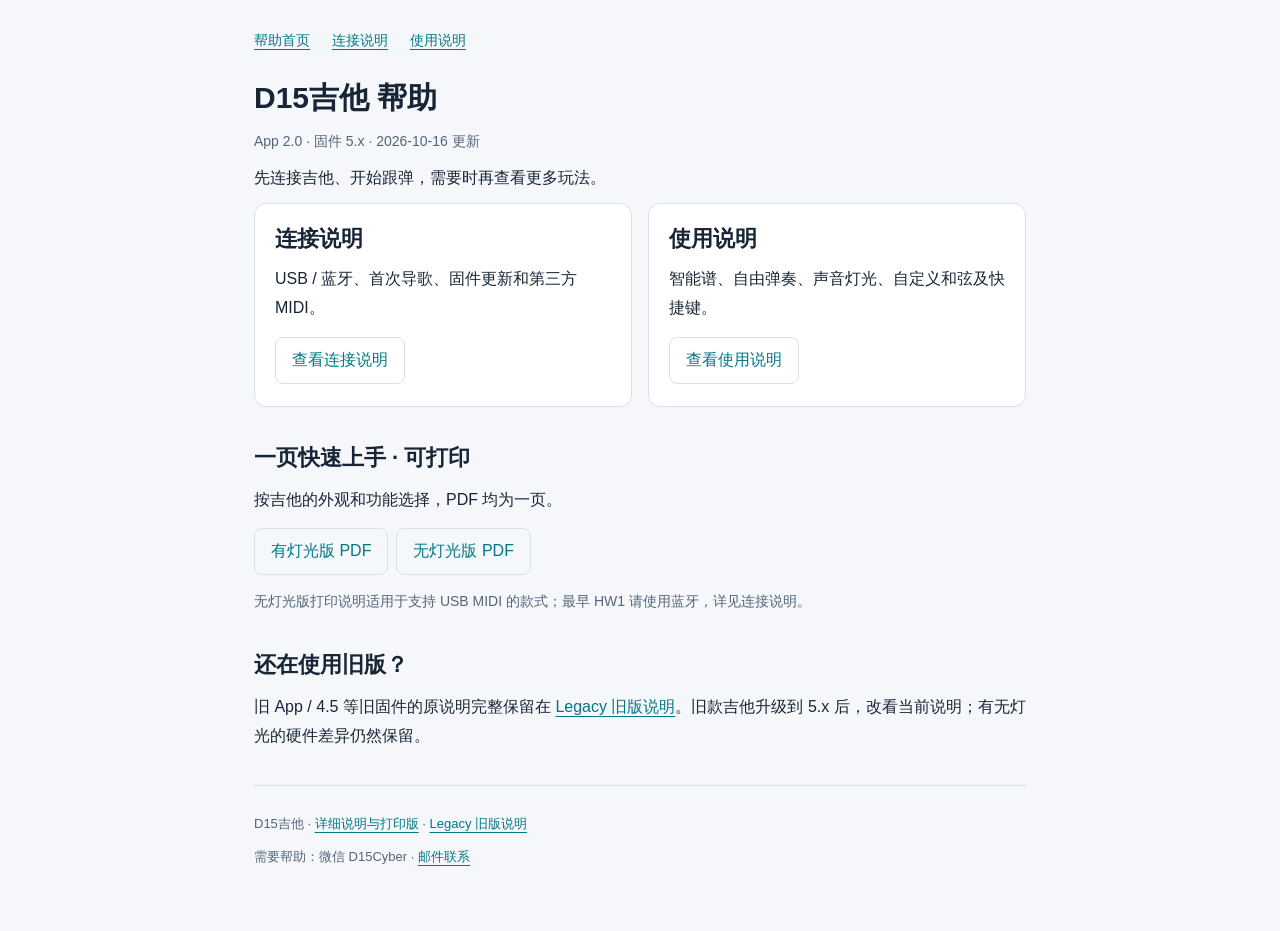
==== index.html @ 51b64e48 "Update D15 2.0 help and preserve legacy guides" ====
<!doctype html>
<html lang="zh-CN"><head><meta charset="utf-8"><meta name="viewport" content="width=device-width,initial-scale=1"><title>D15吉他 帮助</title><style>
:root{color-scheme:light dark;--bg:#f5f7fa;--panel:#fff;--ink:#182536;--muted:#53657a;--line:#d7e1ea;--accent:#007885;--note:#eaf5f6}
@media(prefers-color-scheme:dark){:root{--bg:#0c1522;--panel:#142131;--ink:#edf3fa;--muted:#b0becd;--line:#304153;--accent:#65d5de;--note:#132f38}}
*{box-sizing:border-box}html{scroll-behavior:smooth;scroll-padding-top:20px}body{margin:0;background:var(--bg);color:var(--ink);font:16px/1.8 -apple-system,BlinkMacSystemFont,"PingFang SC","Microsoft YaHei",sans-serif}main{max-width:820px;margin:auto;padding:28px 24px 52px}nav{display:flex;flex-wrap:wrap;gap:8px 22px;font-size:14px;margin-bottom:24px}a{color:var(--accent);text-underline-offset:4px}h1{font-size:30px;line-height:1.4;margin:8px 0}h2{font-size:22px;margin:34px 0 12px;line-height:1.5}h3{font-size:18px;margin:20px 0 8px}p,ul,ol{margin:10px 0}li+li{margin-top:6px}.meta,.small{font-size:14px;color:var(--muted)}.note{padding:14px 18px;background:var(--note);border-left:3px solid var(--accent);border-radius:4px;margin:18px 0}.note p:first-child{margin-top:0}.note p:last-child{margin-bottom:0}.grid{display:grid;grid-template-columns:repeat(auto-fit,minmax(240px,1fr));gap:16px}.card{background:var(--panel);padding:18px 20px;border:1px solid var(--line);border-radius:12px}.card h2,.card h3{margin:0 0 8px}.toc{display:flex;flex-wrap:wrap;gap:8px 18px;padding:14px 0;border-block:1px solid var(--line);margin-top:24px}.table{overflow-x:auto}table{border-collapse:collapse;width:100%;margin:12px 0;font-size:15px}th,td{padding:10px 12px;border-bottom:1px solid var(--line);text-align:left;vertical-align:top}th{color:var(--muted);font-weight:600}details{border:1px solid var(--line);border-radius:10px;background:var(--panel);margin:12px 0;padding:0 18px}summary{padding:14px 0;cursor:pointer;font-weight:600}details[open]{padding-bottom:16px}details h3{font-size:17px}.keys{display:block;max-height:360px;max-width:100%;margin:16px auto;background:white;padding:10px;border-radius:10px}footer{border-top:1px solid var(--line);margin-top:34px;padding-top:16px;color:var(--muted);font-size:13px}.button{display:inline-block;padding:8px 16px;border:1px solid var(--line);border-radius:8px;text-decoration:none;margin:4px 8px 4px 0}kbd{font:inherit;font-weight:600}@media(max-width:420px){main{padding:20px 18px 40px}h1{font-size:26px}th,td{padding:8px}}@media print{details{break-inside:avoid}body{background:white;color:#182536}nav,.toc{display:none}main{max-width:none;padding:0}}
</style></head><body><main>
<nav aria-label="帮助导航"><a href="https://d15cyber.com/help/">帮助首页</a><a href="https://d15cyber.com/help/connection-guide.html">连接说明</a><a href="https://d15cyber.com/help/usage-guide.html">使用说明</a></nav>
<header>
<h1>D15吉他 帮助</h1>
<p class="meta">App 2.0 · 固件 5.x · 2026-10-16 更新</p></header>
<p>先连接吉他、开始跟弹，需要时再查看更多玩法。</p>
<div class="grid">
<section class="card">
<h2>连接说明</h2>
<p>USB / 蓝牙、首次导歌、固件更新和第三方 MIDI。</p><a class="button" href="https://d15cyber.com/help/connection-guide.html">查看连接说明</a></section>
<section class="card">
<h2>使用说明</h2>
<p>智能谱、自由弹奏、声音灯光、自定义和弦及快捷键。</p><a class="button" href="https://d15cyber.com/help/usage-guide.html">查看使用说明</a></section></div>
<h2>一页快速上手 · 可打印</h2>
<p>按吉他的外观和功能选择，PDF 均为一页。</p><a class="button" href="https://d15cyber.com/help/print/quick-start-with-lights.pdf">有灯光版 PDF</a><a class="button" href="https://d15cyber.com/help/print/quick-start-without-lights.pdf">无灯光版 PDF</a>
<p class="small">无灯光版打印说明适用于支持 USB MIDI 的款式；最早 HW1 请使用蓝牙，详见连接说明。</p>
<h2>还在使用旧版？</h2>
<p>旧 App / 4.5 等旧固件的原说明完整保留在 <a href="https://d15cyber.com/help/legacy/">Legacy 旧版说明</a>。旧款吉他升级到 5.x 后，改看当前说明；有无灯光的硬件差异仍然保留。</p>
<footer>
<p>D15吉他 · <a href="https://d15cyber.com/help/">详细说明与打印版</a> · <a href="https://d15cyber.com/help/legacy/">Legacy 旧版说明</a></p>
<p>需要帮助：微信 D15Cyber · <a href="mailto:84798012@qq.com">邮件联系</a></p></footer></main></body></html>
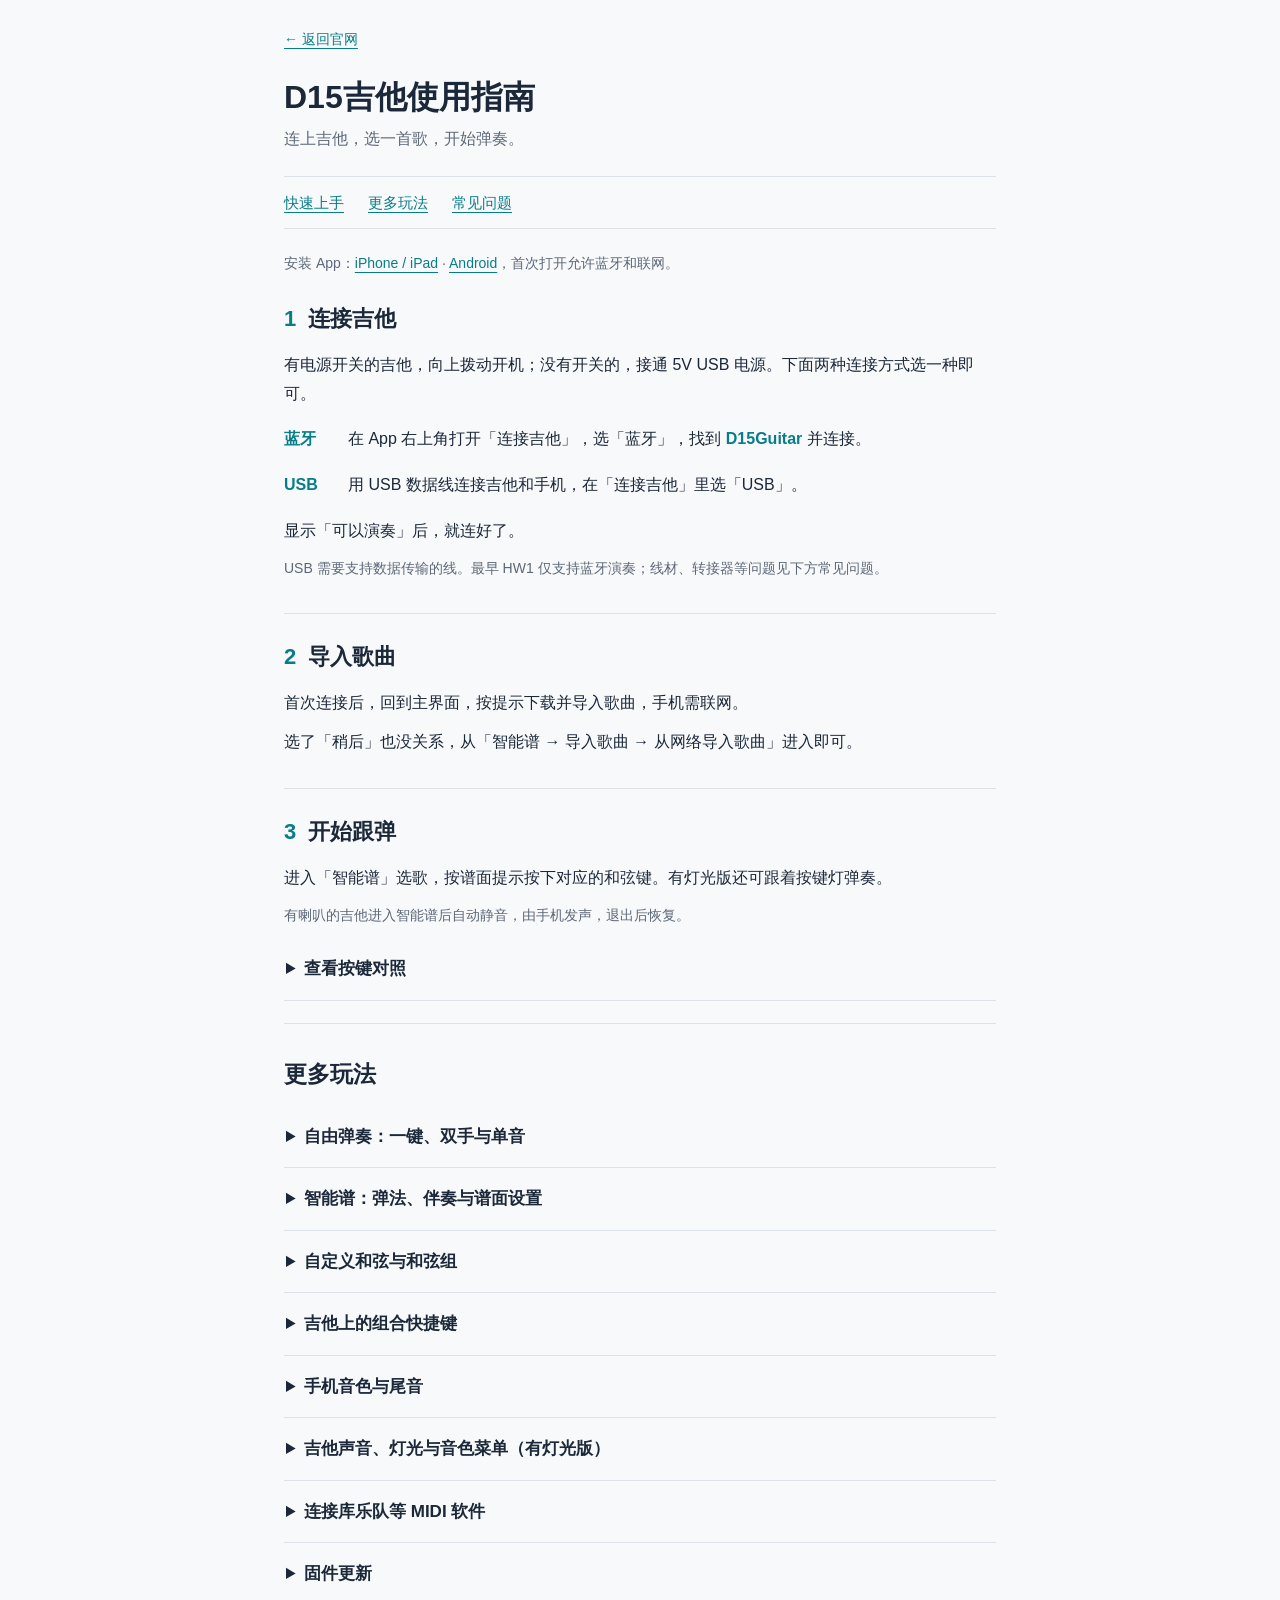
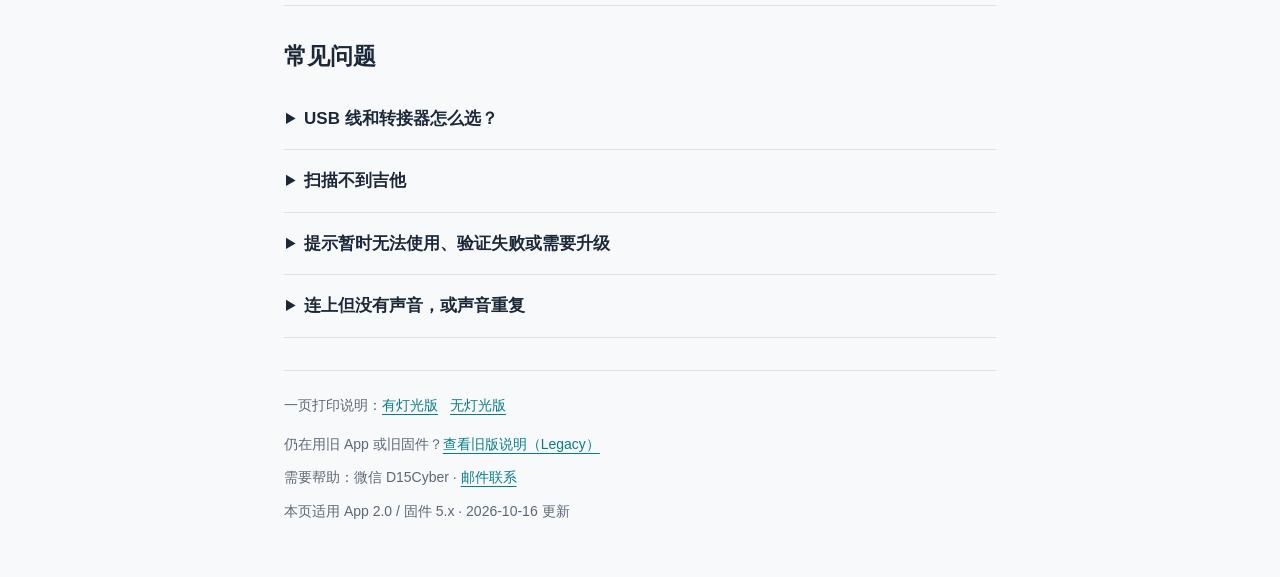
==== commit 0fea76a8: "Simplify help into one guide and enlarge quick-start key diagram" ====
--- a/index.html
+++ b/index.html
@@ -1,26 +1,129 @@
 <!doctype html>
-<html lang="zh-CN"><head><meta charset="utf-8"><meta name="viewport" content="width=device-width,initial-scale=1"><title>D15吉他 帮助</title><style>
-:root{color-scheme:light dark;--bg:#f5f7fa;--panel:#fff;--ink:#182536;--muted:#53657a;--line:#d7e1ea;--accent:#007885;--note:#eaf5f6}
-@media(prefers-color-scheme:dark){:root{--bg:#0c1522;--panel:#142131;--ink:#edf3fa;--muted:#b0becd;--line:#304153;--accent:#65d5de;--note:#132f38}}
-*{box-sizing:border-box}html{scroll-behavior:smooth;scroll-padding-top:20px}body{margin:0;background:var(--bg);color:var(--ink);font:16px/1.8 -apple-system,BlinkMacSystemFont,"PingFang SC","Microsoft YaHei",sans-serif}main{max-width:820px;margin:auto;padding:28px 24px 52px}nav{display:flex;flex-wrap:wrap;gap:8px 22px;font-size:14px;margin-bottom:24px}a{color:var(--accent);text-underline-offset:4px}h1{font-size:30px;line-height:1.4;margin:8px 0}h2{font-size:22px;margin:34px 0 12px;line-height:1.5}h3{font-size:18px;margin:20px 0 8px}p,ul,ol{margin:10px 0}li+li{margin-top:6px}.meta,.small{font-size:14px;color:var(--muted)}.note{padding:14px 18px;background:var(--note);border-left:3px solid var(--accent);border-radius:4px;margin:18px 0}.note p:first-child{margin-top:0}.note p:last-child{margin-bottom:0}.grid{display:grid;grid-template-columns:repeat(auto-fit,minmax(240px,1fr));gap:16px}.card{background:var(--panel);padding:18px 20px;border:1px solid var(--line);border-radius:12px}.card h2,.card h3{margin:0 0 8px}.toc{display:flex;flex-wrap:wrap;gap:8px 18px;padding:14px 0;border-block:1px solid var(--line);margin-top:24px}.table{overflow-x:auto}table{border-collapse:collapse;width:100%;margin:12px 0;font-size:15px}th,td{padding:10px 12px;border-bottom:1px solid var(--line);text-align:left;vertical-align:top}th{color:var(--muted);font-weight:600}details{border:1px solid var(--line);border-radius:10px;background:var(--panel);margin:12px 0;padding:0 18px}summary{padding:14px 0;cursor:pointer;font-weight:600}details[open]{padding-bottom:16px}details h3{font-size:17px}.keys{display:block;max-height:360px;max-width:100%;margin:16px auto;background:white;padding:10px;border-radius:10px}footer{border-top:1px solid var(--line);margin-top:34px;padding-top:16px;color:var(--muted);font-size:13px}.button{display:inline-block;padding:8px 16px;border:1px solid var(--line);border-radius:8px;text-decoration:none;margin:4px 8px 4px 0}kbd{font:inherit;font-weight:600}@media(max-width:420px){main{padding:20px 18px 40px}h1{font-size:26px}th,td{padding:8px}}@media print{details{break-inside:avoid}body{background:white;color:#182536}nav,.toc{display:none}main{max-width:none;padding:0}}
+<html lang="zh-CN"><head><meta charset="utf-8"><meta name="viewport" content="width=device-width,initial-scale=1"><title>D15吉他 使用指南</title><style>
+:root{color-scheme:light dark;--bg:#f8f9fb;--ink:#1b2839;--muted:#5c6878;--line:#dce2e8;--accent:#087d89;--panel:#fff}
+@media(prefers-color-scheme:dark){:root{--bg:#10141a;--ink:#ecf0f5;--muted:#a6b1bf;--line:#303a47;--accent:#65d5de;--panel:#171e28}}
+*{box-sizing:border-box}html{scroll-behavior:smooth;scroll-padding-top:24px}body{margin:0;background:var(--bg);color:var(--ink);font:16px/1.8 -apple-system,BlinkMacSystemFont,"PingFang SC","Microsoft YaHei",sans-serif}main{max-width:760px;margin:auto;padding:25px 24px 45px}a{color:var(--accent);text-underline-offset:4px}a:focus-visible,summary:focus-visible{outline:2px solid var(--accent);outline-offset:4px}.back{font-size:14px}h1{font-size:32px;line-height:1.35;margin:22px 0 6px}header>p{color:var(--muted);margin:0 0 22px}.jump{display:flex;gap:24px;flex-wrap:wrap;border-block:1px solid var(--line);padding:12px 0;font-size:15px}h2{font-size:23px;line-height:1.4;margin:34px 0 16px}h3{font-size:18px;margin:22px 0 8px}p,ul,ol{margin:10px 0}li+li{margin-top:7px}.install,.small{font-size:14px;color:var(--muted)}.install{margin:22px 0 0}.step{padding:4px 0 22px;border-bottom:1px solid var(--line)}.step h2{margin-top:24px;font-size:22px}.step h2 span{display:inline-block;color:var(--accent);margin-right:12px;font-variant-numeric:tabular-nums}.route{display:grid;grid-template-columns:48px 1fr;column-gap:16px;margin:17px 0}.route p{margin:0}.route strong{color:var(--accent)}details{border-bottom:1px solid var(--line);margin:0}summary{cursor:pointer;line-height:1.5;padding:18px 2px;font-size:17px;font-weight:600}.detail-body,details>p,details>ol,details>ul,details>.table{margin-bottom:18px}details h3{font-size:17px}.table{overflow-x:auto}table{width:100%;border-collapse:collapse;font-size:15px}th,td{padding:9px 10px;text-align:left;vertical-align:top;border-bottom:1px solid var(--line)}th{color:var(--muted);font-weight:600}#free td:first-child{white-space:nowrap}.keys{display:block;max-width:100%;max-height:440px;margin:15px auto;background:white;border-radius:6px}footer{font-size:14px;color:var(--muted);margin-top:32px;padding-top:14px;border-top:1px solid var(--line)}footer p{margin:8px 0}.downloads a{display:inline-block;margin:0 12px 6px 0}section#more{margin-top:34px}.note{font-size:14px;color:var(--muted)}@media(max-width:420px){main{padding:20px 18px 36px}h1{font-size:28px}.jump{gap:20px}.route{column-gap:12px}th,td{padding:8px 6px}}@media print{body{background:#fff;color:#1b2839}.back,.jump{display:none}main{max-width:none}}
 </style></head><body><main>
-<nav aria-label="帮助导航"><a href="https://d15cyber.com/help/">帮助首页</a><a href="https://d15cyber.com/help/connection-guide.html">连接说明</a><a href="https://d15cyber.com/help/usage-guide.html">使用说明</a></nav>
-<header>
-<h1>D15吉他 帮助</h1>
-<p class="meta">App 2.0 · 固件 5.x · 2026-10-16 更新</p></header>
-<p>先连接吉他、开始跟弹，需要时再查看更多玩法。</p>
-<div class="grid">
-<section class="card">
-<h2>连接说明</h2>
-<p>USB / 蓝牙、首次导歌、固件更新和第三方 MIDI。</p><a class="button" href="https://d15cyber.com/help/connection-guide.html">查看连接说明</a></section>
-<section class="card">
-<h2>使用说明</h2>
-<p>智能谱、自由弹奏、声音灯光、自定义和弦及快捷键。</p><a class="button" href="https://d15cyber.com/help/usage-guide.html">查看使用说明</a></section></div>
-<h2>一页快速上手 · 可打印</h2>
-<p>按吉他的外观和功能选择，PDF 均为一页。</p><a class="button" href="https://d15cyber.com/help/print/quick-start-with-lights.pdf">有灯光版 PDF</a><a class="button" href="https://d15cyber.com/help/print/quick-start-without-lights.pdf">无灯光版 PDF</a>
-<p class="small">无灯光版打印说明适用于支持 USB MIDI 的款式；最早 HW1 请使用蓝牙，详见连接说明。</p>
-<h2>还在使用旧版？</h2>
-<p>旧 App / 4.5 等旧固件的原说明完整保留在 <a href="https://d15cyber.com/help/legacy/">Legacy 旧版说明</a>。旧款吉他升级到 5.x 后，改看当前说明；有无灯光的硬件差异仍然保留。</p>
+<a class="back" href="https://d15cyber.com/">← 返回官网</a>
+<header><h1>D15吉他使用指南</h1><p>连上吉他，选一首歌，开始弹奏。</p></header>
+<nav class="jump" aria-label="页内目录"><a href="#start">快速上手</a><a href="#more">更多玩法</a><a href="#faq">常见问题</a></nav>
+<div id="start"><p class="install">安装 App：<a href="https://apps.apple.com/cn/app/d15%E5%90%89%E4%BB%96/id6799462676">iPhone / iPad</a> · <a href="https://download.d15cyber.com/downloads/android/D15Guitar-Android-latest.apk">Android</a>，首次打开允许蓝牙和联网。</p>
+<section class="step" id="connect"><h2><span>1</span>连接吉他</h2>
+<p>有电源开关的吉他，向上拨动开机；没有开关的，接通 5V USB 电源。下面两种连接方式选一种即可。</p>
+<div class="route" id="bluetooth"><strong>蓝牙</strong><p>在 App 右上角打开「连接吉他」，选「蓝牙」，找到 <strong>D15Guitar</strong> 并连接。</p></div>
+<div class="route" id="usb"><strong>USB</strong><p>用 USB 数据线连接吉他和手机，在「连接吉他」里选「USB」。</p></div>
+<p>显示「可以演奏」后，就连好了。</p>
+<p class="small">USB 需要支持数据传输的线。最早 HW1 仅支持蓝牙演奏；线材、转接器等问题见下方常见问题。</p></section>
+<section class="step" id="import"><h2><span>2</span>导入歌曲</h2>
+<p>首次连接后，回到主界面，按提示下载并导入歌曲，手机需联网。</p>
+<p>选了「稍后」也没关系，从「智能谱 → 导入歌曲 → 从网络导入歌曲」进入即可。</p></section>
+<section class="step" id="play"><h2><span>3</span>开始跟弹</h2>
+<p>进入「智能谱」选歌，按谱面提示按下对应的和弦键。有灯光版还可跟着按键灯弹奏。</p>
+<p class="small">有喇叭的吉他进入智能谱后自动静音，由手机发声，退出后恢复。</p>
+
+<details id="keys"><summary>查看按键对照</summary>
+<div class="detail-body"><p>吉他竖拿，从上往下看。默认 C 和弦组的按键如下；切换和弦组、移调或跟弹歌曲后，请以 App 谱面提示为准。</p><img class="keys" alt="默认 C 组：第一排左8 G7、右4 F；第二排左7 Bdim、右3 Em；第三排左6 Am、右2 Dm；第四排左5 G、右1 C；底排左10分解、右9扫弦" src="[data-uri]"></div></details>
+</section></div>
+<section id="more"><h2>更多玩法</h2>
+
+<details id="free"><summary>自由弹奏：一键、双手与单音</summary>
+<div class="detail-body"><p>不打开歌曲，也可以按自己的节奏演奏。在控制页「演奏设置」中选择分解 / 扫弦、节奏型、BPM、移调和演奏模式。</p>
+<div class="table">
+<table><thead><tr><th>模式</th><th>怎么弹</th></tr></thead><tbody><tr><td>一键弹奏</td><td>按和弦键触发演奏，按当前选择的分解或扫弦节奏播放。</td></tr><tr><td>双手弹奏</td><td>左手选和弦，右手按分解键或扫弦键触发。</td></tr><tr><td>单音</td><td>八个和弦键分别演奏单个音符，适合弹旋律。</td></tr></tbody></table></div>
+<p>有灯光版开机后可直接独立演奏；无灯光版需要连接手机或电脑发声。</p></div></details>
+
+<details id="score"><summary>智能谱：弹法、伴奏与谱面设置</summary>
+<div class="detail-body"><h3>两种吉他弹法</h3>
+<ul><li><strong>精准原谱：</strong>歌曲包含原谱吉他轨时，按原谱音符和节奏演奏。</li><li><strong>自选节奏型：</strong>使用自己选择的分解 / 扫弦和节奏型配合歌曲。</li></ul>
+<p>BPM 和移调在两种弹法下都可调；分解 / 扫弦、节奏型只用于自选节奏型。演奏模式可独立选择一键弹奏或双手弹奏。</p>
+<h3>常用操作</h3>
+<ul><li><strong>伴奏：</strong>顶部快捷键开关伴奏；在设置中分别调整主旋律、吉他、节拍器和鼓机等音量。</li><li><strong>和弦名称：</strong>切换字母或数字显示；数字只显示根音，C、D、E、F、G、A、B 对应 1–7。也可点谱面上的和弦名称切换。</li><li><strong>谱面：</strong>顶部快捷键循环切换三种谱面显示；设置中可调整谱面大小。</li><li><strong>跳过前奏：</strong>从顶部快捷键跳到可开始跟弹的位置。</li><li><strong>自动播放：</strong>可先听整首歌曲，再切回吉他跟弹练习。</li></ul>
+<p>拖动时间线可调整练习位置。演奏结束后退出谱面，会停止本次歌曲播放。</p>
+<div>
+<h3>导入、更新和管理歌曲</h3>
+<p>「智能谱 → 导入歌曲」中可从网络下载官方曲包，也可使用菜单里的文件等导入方式。「管理」中可整理或删除本机歌曲。</p>
+<p>网络导入需要这台手机曾连接并验证过配套吉他，取得资格后不要求下载时一直连接。导入官方曲包会更新同编号歌曲，保留其他歌曲；重要的自编歌曲请另存备份。</p>
+<p>不同版本曲谱格式可能不同；旧曲谱或自行制作的文件应按当前导入入口支持的格式使用。</p></div>
+
+<div>
+<h3>平滑衔接与吉他本地声音</h3>
+<p>「弹奏 → 其他」中可查看平滑衔接等较少使用的选项。平滑衔接用于在相邻演奏段之间自然连接，具体触发方式随演奏模式变化。</p>
+<p>有喇叭的吉他默认在智能谱中静音。需要同时发声时，可在「弹奏 → 其他 → 吉他本地声音」手动开启；吉他本地演奏与手机原谱声音可能不一致。</p></div></div></details>
+<details>
+<summary>自定义和弦与和弦组</summary>
+<ol><li>在控制页「演奏设置 → 和弦组」中选择 C 组、G 组或自定义组。</li><li>在「自定义按键」编辑八个按键的和弦，也可先复制 C 组或 G 组。</li><li>连接吉他后点「同步到吉他」；需要读取琴中已有配置时点「从吉他读取」。</li></ol>
+<p>连接时如提示有修改待同步，选「使用吉他设置」或「使用 App 设置」，决定以哪一端为准。</p></details>
+
+<details>
+<summary>吉他上的组合快捷键</summary>
+<p>同时按住最下面的<strong>分解键（10）和扫弦键（9）</strong>，再按下表中的和弦键。完成后松开组合键，恢复演奏。</p>
+<div class="table">
+<table><thead><tr><th>再按哪个键</th><th>功能</th></tr></thead><tbody><tr><td>1 / 2</td><td>移调升 / 降一个半音</td></tr><tr><td>1 + 2</td><td>移调归零</td></tr><tr><td>3</td><td>切换和弦组</td></tr><tr><td>5 / 6</td><td>BPM 加 / 减；按住可连续调节</td></tr><tr><td>5 + 6</td><td>BPM 恢复 75</td></tr><tr><td>7</td><td>切换节奏型</td></tr><tr><td>8</td><td>循环切换一键弹奏 / 双手弹奏 / 单音</td></tr></tbody></table></div>
+<p class="small">这些是自由弹奏的琴上快捷键。智能谱中的歌曲速度、音调和弹法，请在歌曲设置里调整。</p></details>
+
+
+<details id="phone-sound"><summary>手机音色与尾音</summary>
+<div class="detail-body">
+<p>在控制页「手机声音」选择音源和音色。内置「吉他专用」主要提供吉他音色，「通用乐器」供多种乐器使用；伴奏按歌曲的轨道选择对应音色。</p>
+<p>「手机尾音」A 保留自然余音，B 按节奏收尾；精准原谱按音符时值播放。带音色菜单的吉他可使用「跟随吉他音色」，让手机在自由弹奏时跟随吉他选择的乐器。</p></div></details>
+
+<details id="sound-light"><summary>吉他声音、灯光与音色菜单（有灯光版）</summary>
+<div class="detail-body">
+<ul><li><strong>开机：</strong>电源开关向上拨，按任意和弦键即可独立弹奏。</li><li><strong>充电：</strong>用 USB 线接 5V USB 电源，充电时指示灯亮，充满后熄灭。</li><li><strong>音量：</strong>短按音量键，在 1–4 档与静音之间循环。</li><li><strong>App 调节：</strong>连接后可调整吉他音量档位、尾音、混响，以及按键灯、待机灯和开机提示。</li></ul>
+<p>音量档位和混响等调节可即时试听，需长期保留时按页面上的「保存到吉他」或「保存档位设置」。标为自动保存的灯光、开机提示设置会自动保存。手机与吉他音量分别控制。</p><h3>选择吉他上的音色</h3>
+<p>长按音量键约 1 秒打开菜单。按亮着的键选择；进入吉他组后先松键，再选具体音色。选择后松键，再开始演奏。菜单约 10 秒未操作会退出，保留原音色。</p>
+<p>下表均按吉他<strong>竖拿，从上往下、每排左到右</strong>排列。</p>
+<div class="table">
+<table><thead><tr><th>位置</th><th>左键</th><th>右键</th></tr></thead><tbody><tr><td>第 1 排</td><td>吉他组</td><td>过载吉他</td></tr><tr><td>第 2 排</td><td>标准鼓</td><td>贝斯</td></tr><tr><td>第 3 排</td><td>Banjo</td><td>未使用</td></tr><tr><td>第 4 排</td><td>未使用</td><td>未使用</td></tr><tr><td>最下排</td><td>生活趣味</td><td>环境声</td></tr></tbody></table></div>
+<h3>吉他组</h3>
+<div class="table">
+<table><thead><tr><th>位置</th><th>左键</th><th>右键</th></tr></thead><tbody><tr><td>第 1 排</td><td>Filtered Gtr（开机默认）</td><td>FG460s Pure Gtr</td></tr><tr><td>第 2 排</td><td>FG460s Mega Gtr</td><td>Equalized Guitar</td></tr><tr><td>第 3 排</td><td>Stabilized Gtr</td><td>Jazz Gt.</td></tr><tr><td>第 4 排</td><td>Steel-str.Gt</td><td>未使用</td></tr></tbody></table></div>
+<p>过载、鼓、贝斯和 Banjo 选好后，仍按原来的和弦、分解和扫弦方式演奏。</p>
+<h3>生活趣味 / 环境声</h3>
+<p><strong>生活趣味：</strong>前四排依次是海浪 / 鸟鸣、电话 / 直升机、掌声 / 枪声、警笛 / 脚步。</p>
+<p><strong>环境声：</strong>前两排依次是雨声 / 溪流、气泡 / 白噪音。按一次开始，再按同一键停止，换键切换声音。</p>
+<p>长按音量键可返回一级音色菜单。</p></div></details>
+
+<details id="other"><summary>连接库乐队等 MIDI 软件</summary>
+<div class="detail-body"><p>D15吉他也可作为 MIDI 控制器使用，声音由库乐队等软件的乐器轨道产生。第三方软件不会提供 D15 App 的智能谱、设备设置等功能。</p>
+<div>
+<h3>Mac / iPhone / iPad 的库乐队</h3>
+<p><strong>Mac 蓝牙：</strong>打开「音频 MIDI 设置 → 窗口 → 显示 MIDI 工作室 → 配置蓝牙」，连接吉他；再在库乐队选择软件乐器轨道。</p>
+<p><strong>Mac USB：</strong>支持 USB MIDI 的吉他接入后，在库乐队选择软件乐器轨道。不要同时接通同一把琴的蓝牙 MIDI 输入。</p>
+<p><strong>iPhone / iPad：</strong>在库乐队的设置中找到「高级 → 蓝牙 MIDI 设备」并连接，然后打开一个触控乐器；支持 USB MIDI 的吉他也可通过合适的数据线或转接器使用。</p>
+<p class="small">Apple 操作说明：<a href="https://support.apple.com/zh-cn/guide/audio-midi-setup/ams33f013765/mac">Mac 蓝牙 MIDI</a> / <a href="https://support.apple.com/zh-cn/guide/garageband-iphone/chse356a0321/ios">iPhone 库乐队</a>。</p></div>
+<div>
+<h3>其他手机或电脑 MIDI 软件</h3>
+<p>先确认软件支持 USB MIDI 或 BLE MIDI，然后在它的 MIDI 输入设置中选择吉他，并加载可发声的乐器。不同软件的蓝牙入口可能不同；不能只在系统蓝牙里配对后就认为已经接通 MIDI。</p></div></div></details>
+
+<details id="update"><summary>固件更新</summary>
+<div class="detail-body"><div>
+<h3>已是 5.x：在手机上更新</h3>
+<ol><li>让<strong>吉他与手机通过蓝牙连接</strong>，并保证电量充足。</li><li>打开「连接吉他 → 设备信息与更新 → 固件更新」。检查更新不会立即刷写吉他。</li><li>发现新版后，点「下载并升级」，等待传输完成和吉他自动重启。</li></ol>
+<p>App 在线升级目前<strong>仅支持蓝牙</strong>。USB 可以供电；无需按 BOOT / RESET。升级过程中保持连接，不要关闭吉他或退出 App。</p>
+<p>如提示超时，先重新连接并查看当前版本，再决定是否重试。</p></div>
+
+<div>
+<h3>4.5 等旧固件：先用电脑升级</h3>
+<p>旧固件不能直接使用 App 的在线升级流程。需使用电脑和 ESP Tool，按吉他型号选择对应的手动升级包及随包说明；不要混刷其他型号。</p>
+<p>升级到配套 5.x 固件后，即可使用新版 App 和后续蓝牙升级。需要升级包或不确定型号时，请联系售后。</p></div></div></details>
+</section>
+<section id="faq"><h2>常见问题</h2>
+
+<details><summary>USB 线和转接器怎么选？</summary>
+<div class="detail-body"><p>使用支持数据传输的线；仅充电线不能连接 MIDI。USB-C 手机可用合适的数据线；Lightning 接口需要支持 USB 外设的转接器。Android 转接器需支持 OTG，部分手机需在系统设置里开启 OTG。</p><p>最早 HW1 的 USB 仅用于供电和电脑刷机，演奏请选蓝牙。其他无灯光款和有灯光款按实际支持的连接方式使用。</p></div></details>
+<details>
+<summary>扫描不到吉他</summary>
+<p>检查吉他电源、手机蓝牙和 App 蓝牙权限。断开其他手机、电脑上的连接，再回到 App 扫描；旧名称设备可尝试关闭名称过滤。</p></details>
+<details>
+<summary>提示暂时无法使用、验证失败或需要升级</summary>
+<p>先断开重连。若仍失败，核对固件版本；旧固件需先用电脑更新。不要因此删除 App 或清空歌曲。联系售后时提供页面提示、设备型号和 MAC 地址。</p></details>
+<details>
+<summary>连上但没有声音，或声音重复</summary>
+<p>确认已经显示「可以演奏」，检查手机媒体音量、静音状态和音频输出是否去了耳机。第三方软件还需选中可发声的乐器轨道。重复发声时，先确认没有同时启用 USB 和蓝牙两路 MIDI。</p></details></section>
 <footer>
-<p>D15吉他 · <a href="https://d15cyber.com/help/">详细说明与打印版</a> · <a href="https://d15cyber.com/help/legacy/">Legacy 旧版说明</a></p>
-<p>需要帮助：微信 D15Cyber · <a href="mailto:84798012@qq.com">邮件联系</a></p></footer></main></body></html>
+<p class="downloads">一页打印说明：<a href="https://d15cyber.com/help/print/quick-start-with-lights.pdf">有灯光版</a><a href="https://d15cyber.com/help/print/quick-start-without-lights.pdf">无灯光版</a></p>
+<p>仍在用旧 App 或旧固件？<a href="https://d15cyber.com/help/legacy/">查看旧版说明（Legacy）</a></p>
+<p>需要帮助：微信 D15Cyber · <a href="mailto:84798012@qq.com">邮件联系</a></p>
+<p class="small">本页适用 App 2.0 / 固件 5.x · 2026-10-16 更新</p>
+</footer></main></body></html>
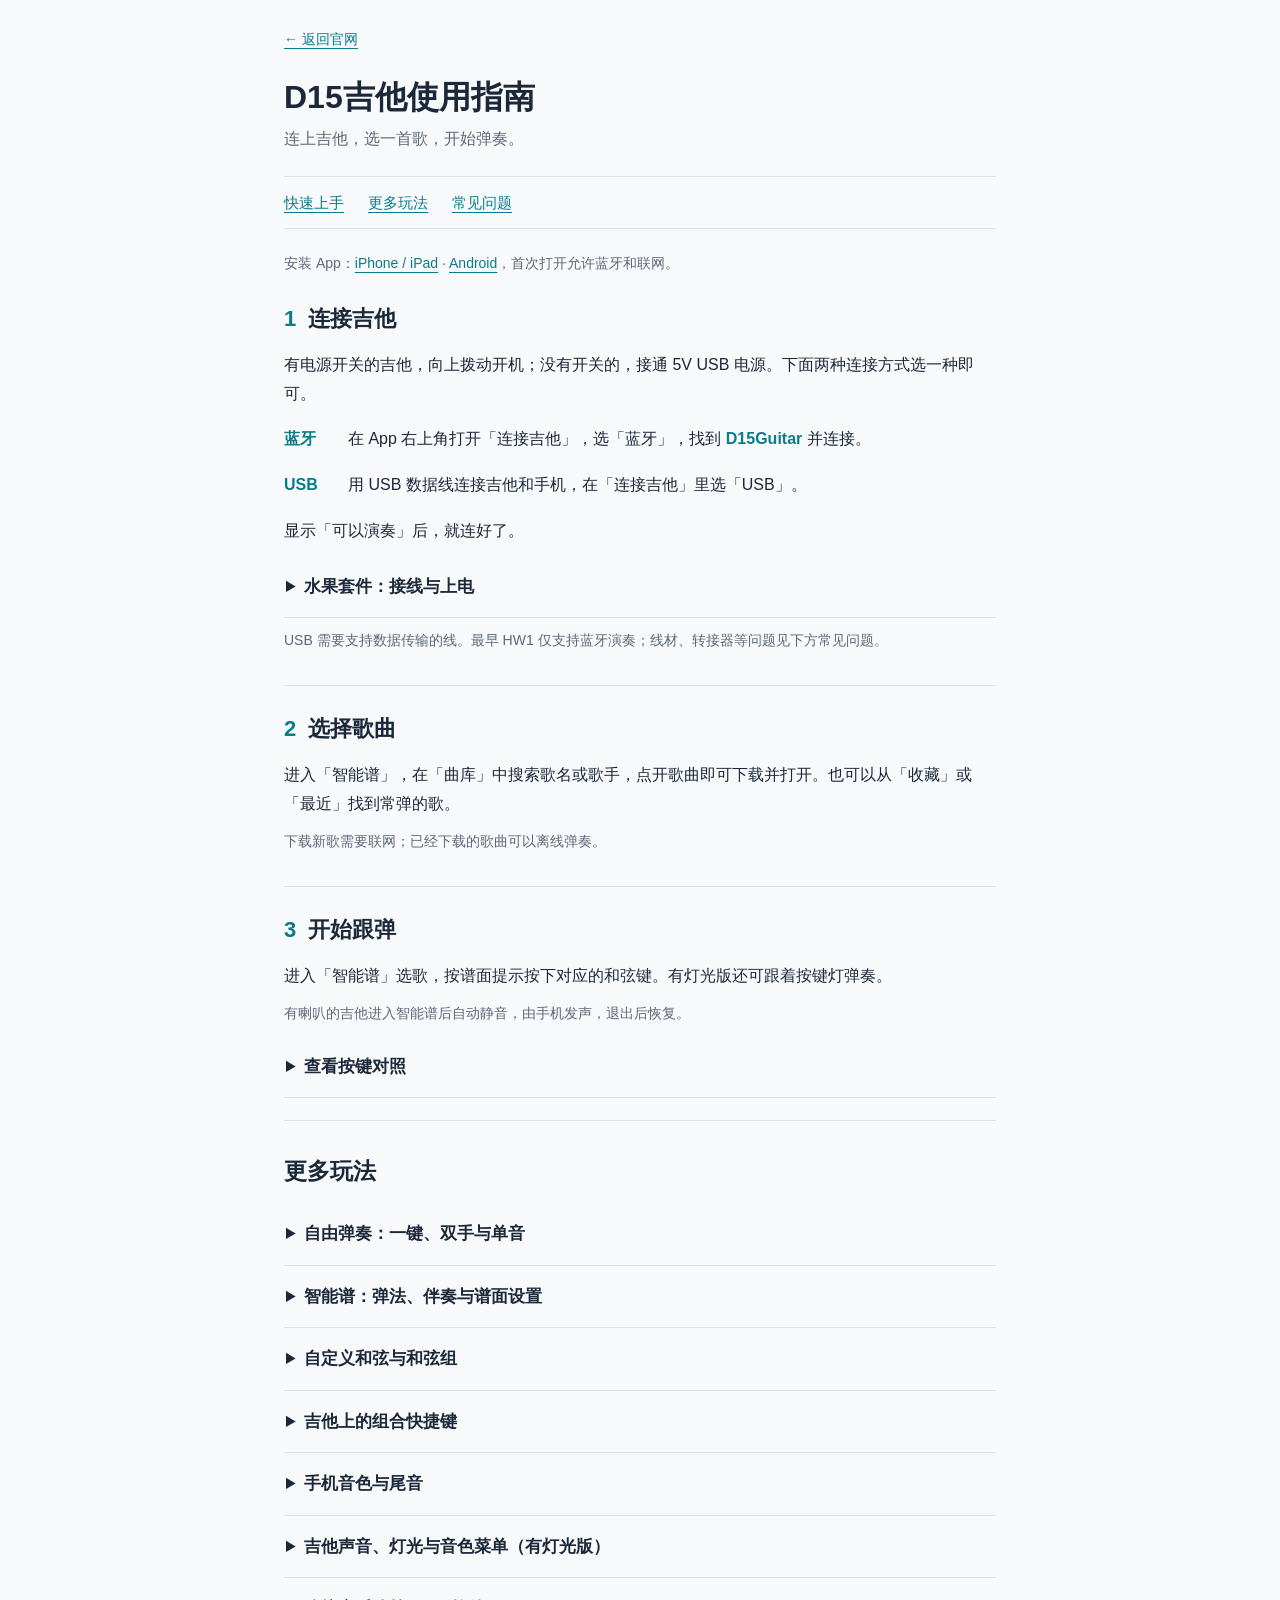
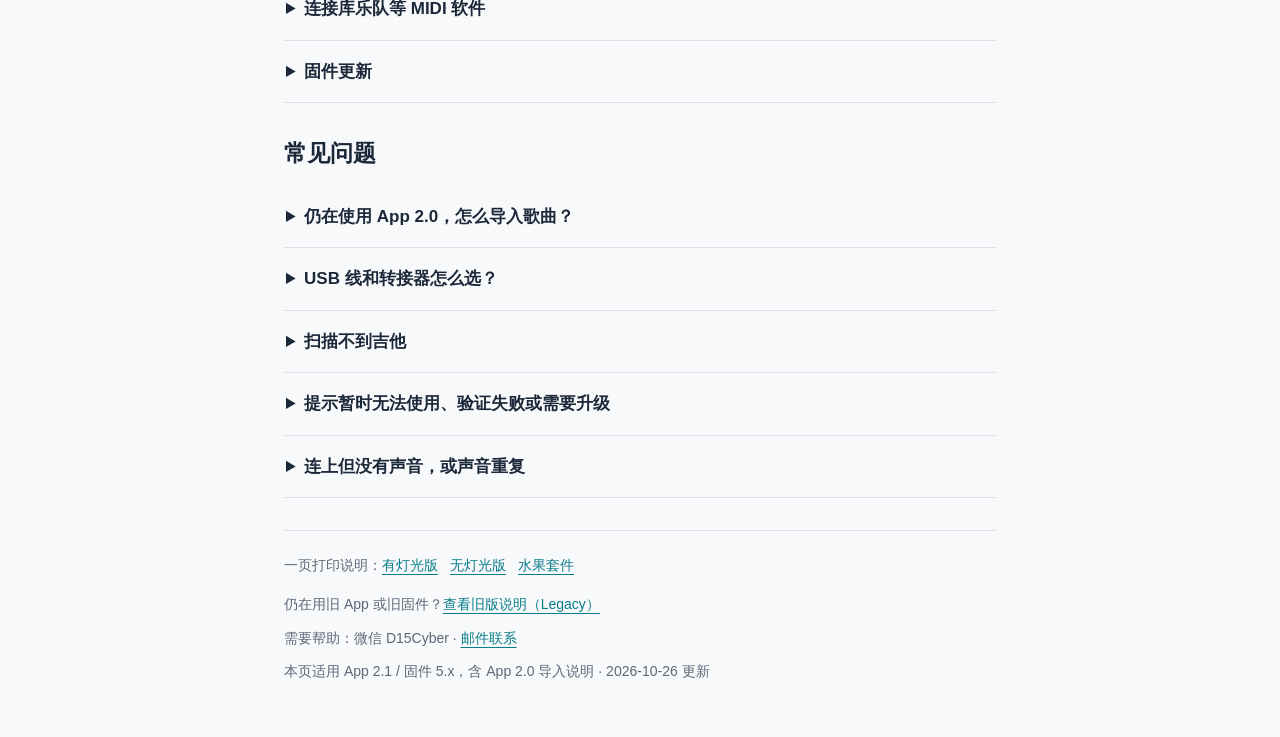
==== commit 0304c6af: "Publish D15 2.1 online library guide and privacy update" ====
--- a/index.html
+++ b/index.html
@@ -1,4 +1,5 @@
 <!doctype html>
+<!-- D15Guide-2.1 -->
 <html lang="zh-CN"><head><meta charset="utf-8"><meta name="viewport" content="width=device-width,initial-scale=1"><title>D15吉他 使用指南</title><style>
 :root{color-scheme:light dark;--bg:#f8f9fb;--ink:#1b2839;--muted:#5c6878;--line:#dce2e8;--accent:#087d89;--panel:#fff}
 @media(prefers-color-scheme:dark){:root{--bg:#10141a;--ink:#ecf0f5;--muted:#a6b1bf;--line:#303a47;--accent:#65d5de;--panel:#171e28}}
@@ -13,10 +14,15 @@
 <div class="route" id="bluetooth"><strong>蓝牙</strong><p>在 App 右上角打开「连接吉他」，选「蓝牙」，找到 <strong>D15Guitar</strong> 并连接。</p></div>
 <div class="route" id="usb"><strong>USB</strong><p>用 USB 数据线连接吉他和手机，在「连接吉他」里选「USB」。</p></div>
 <p>显示「可以演奏」后，就连好了。</p>
+<details id="fruit"><summary>水果套件：接线与上电</summary>
+<div class="detail-body"><p>将线的一端接到开发板对应的 IO，另一端接水果或果冻。下表按开发板的 IO 标号接线，不是从上往下数第几个针脚。</p>
+<div class="table"><table><thead><tr><th>功能</th><th>IO</th><th>默认 C 组</th></tr></thead><tbody><tr><td>和弦键 1 / 2 / 3 / 4</td><td>2 / 12 / 11 / 10</td><td>C / Dm / Em / F</td></tr><tr><td>和弦键 5 / 6 / 7 / 8</td><td>5 / 6 / 7 / 9</td><td>G / Am / Bdim / G7</td></tr><tr><td>扫弦 / 分解</td><td>1 / 4</td><td>按所选和弦演奏</td></tr></tbody></table></div>
+<p>接好后，手离开材料，再接通 USB 电源，等待约 2 秒。随后按上面的蓝牙方式连接 App，触摸材料即可演奏，声音由手机播放。</p>
+<p class="small">更换材料或接线后，松手重新上电。智能谱和自定义和弦会改变各键的和弦，请以 App 提示为准。</p></div></details>
 <p class="small">USB 需要支持数据传输的线。最早 HW1 仅支持蓝牙演奏；线材、转接器等问题见下方常见问题。</p></section>
-<section class="step" id="import"><h2><span>2</span>导入歌曲</h2>
-<p>首次连接后，回到主界面，按提示下载并导入歌曲，手机需联网。</p>
-<p>选了「稍后」也没关系，从「智能谱 → 导入歌曲 → 从网络导入歌曲」进入即可。</p></section>
+<section class="step" id="import"><h2><span>2</span>选择歌曲</h2>
+<p>进入「智能谱」，在「曲库」中搜索歌名或歌手，点开歌曲即可下载并打开。也可以从「收藏」或「最近」找到常弹的歌。</p>
+<p class="small">下载新歌需要联网；已经下载的歌曲可以离线弹奏。</p></section>
 <section class="step" id="play"><h2><span>3</span>开始跟弹</h2>
 <p>进入「智能谱」选歌，按谱面提示按下对应的和弦键。有灯光版还可跟着按键灯弹奏。</p>
 <p class="small">有喇叭的吉他进入智能谱后自动静音，由手机发声，退出后恢复。</p>
@@ -40,9 +46,11 @@
 <ul><li><strong>伴奏：</strong>顶部快捷键开关伴奏；在设置中分别调整主旋律、吉他、节拍器和鼓机等音量。</li><li><strong>和弦名称：</strong>切换字母或数字显示；数字只显示根音，C、D、E、F、G、A、B 对应 1–7。也可点谱面上的和弦名称切换。</li><li><strong>谱面：</strong>顶部快捷键循环切换三种谱面显示；设置中可调整谱面大小。</li><li><strong>跳过前奏：</strong>从顶部快捷键跳到可开始跟弹的位置。</li><li><strong>自动播放：</strong>可先听整首歌曲，再切回吉他跟弹练习。</li></ul>
 <p>拖动时间线可调整练习位置。演奏结束后退出谱面，会停止本次歌曲播放。</p>
 <div>
-<h3>导入、更新和管理歌曲</h3>
-<p>「智能谱 → 导入歌曲」中可从网络下载官方曲包，也可使用菜单里的文件等导入方式。「管理」中可整理或删除本机歌曲。</p>
-<p>网络导入需要这台手机曾连接并验证过配套吉他，取得资格后不要求下载时一直连接。导入官方曲包会更新同编号歌曲，保留其他歌曲；重要的自编歌曲请另存备份。</p>
+<h3>找歌、下载和管理</h3>
+<p>搜索支持歌名、歌手、拼音和拼音首字母。点开在线歌曲时才下载曲谱；再次打开未更新的已下载歌曲会使用本机文件。</p>
+<p>首次使用在线曲库时，先联网连接并验证配套设备。取得资格后，不需要每次下载都连接设备。</p>
+<p>曲库右上角的「…」菜单可刷新列表、仅显示已下载的歌曲，或导入自己的曲谱文件。「管理已保存的曲谱」只整理本机文件，不会删除网上的歌曲。</p>
+<p>升级 App 会保留已有歌曲、收藏和最近记录。与在线曲库不重复的个人导入歌曲仍保留在列表中；重要的自编歌曲请另存备份。</p>
 <p>不同版本曲谱格式可能不同；旧曲谱或自行制作的文件应按当前导入入口支持的格式使用。</p></div>
 
 <div>
@@ -110,6 +118,9 @@
 </section>
 <section id="faq"><h2>常见问题</h2>
 
+<details><summary>仍在使用 App 2.0，怎么导入歌曲？</summary>
+<p>首次连接设备后，回到主界面，按提示下载并导入歌曲。也可从「智能谱 → 导入歌曲 → 从网络导入歌曲」进入。2.1 使用在线曲库，点开歌曲时下载，无需先导入整包。</p></details>
+
 <details><summary>USB 线和转接器怎么选？</summary>
 <div class="detail-body"><p>使用支持数据传输的线；仅充电线不能连接 MIDI。USB-C 手机可用合适的数据线；Lightning 接口需要支持 USB 外设的转接器。Android 转接器需支持 OTG，部分手机需在系统设置里开启 OTG。</p><p>最早 HW1 的 USB 仅用于供电和电脑刷机，演奏请选蓝牙。其他无灯光款和有灯光款按实际支持的连接方式使用。</p></div></details>
 <details>
@@ -122,8 +133,8 @@
 <summary>连上但没有声音，或声音重复</summary>
 <p>确认已经显示「可以演奏」，检查手机媒体音量、静音状态和音频输出是否去了耳机。第三方软件还需选中可发声的乐器轨道。重复发声时，先确认没有同时启用 USB 和蓝牙两路 MIDI。</p></details></section>
 <footer>
-<p class="downloads">一页打印说明：<a href="https://d15cyber.com/help/print/quick-start-with-lights.pdf">有灯光版</a><a href="https://d15cyber.com/help/print/quick-start-without-lights.pdf">无灯光版</a></p>
+<p class="downloads">一页打印说明：<a href="https://d15cyber.com/help/print/quick-start-with-lights.pdf">有灯光版</a><a href="https://d15cyber.com/help/print/quick-start-without-lights.pdf">无灯光版</a><a href="https://d15cyber.com/help/print/quick-start-fruit.pdf">水果套件</a></p>
 <p>仍在用旧 App 或旧固件？<a href="https://d15cyber.com/help/legacy/">查看旧版说明（Legacy）</a></p>
 <p>需要帮助：微信 D15Cyber · <a href="mailto:84798012@qq.com">邮件联系</a></p>
-<p class="small">本页适用 App 2.0 / 固件 5.x · 2026-10-16 更新</p>
+<p class="small">本页适用 App 2.1 / 固件 5.x，含 App 2.0 导入说明 · 2026-10-26 更新</p>
 </footer></main></body></html>
